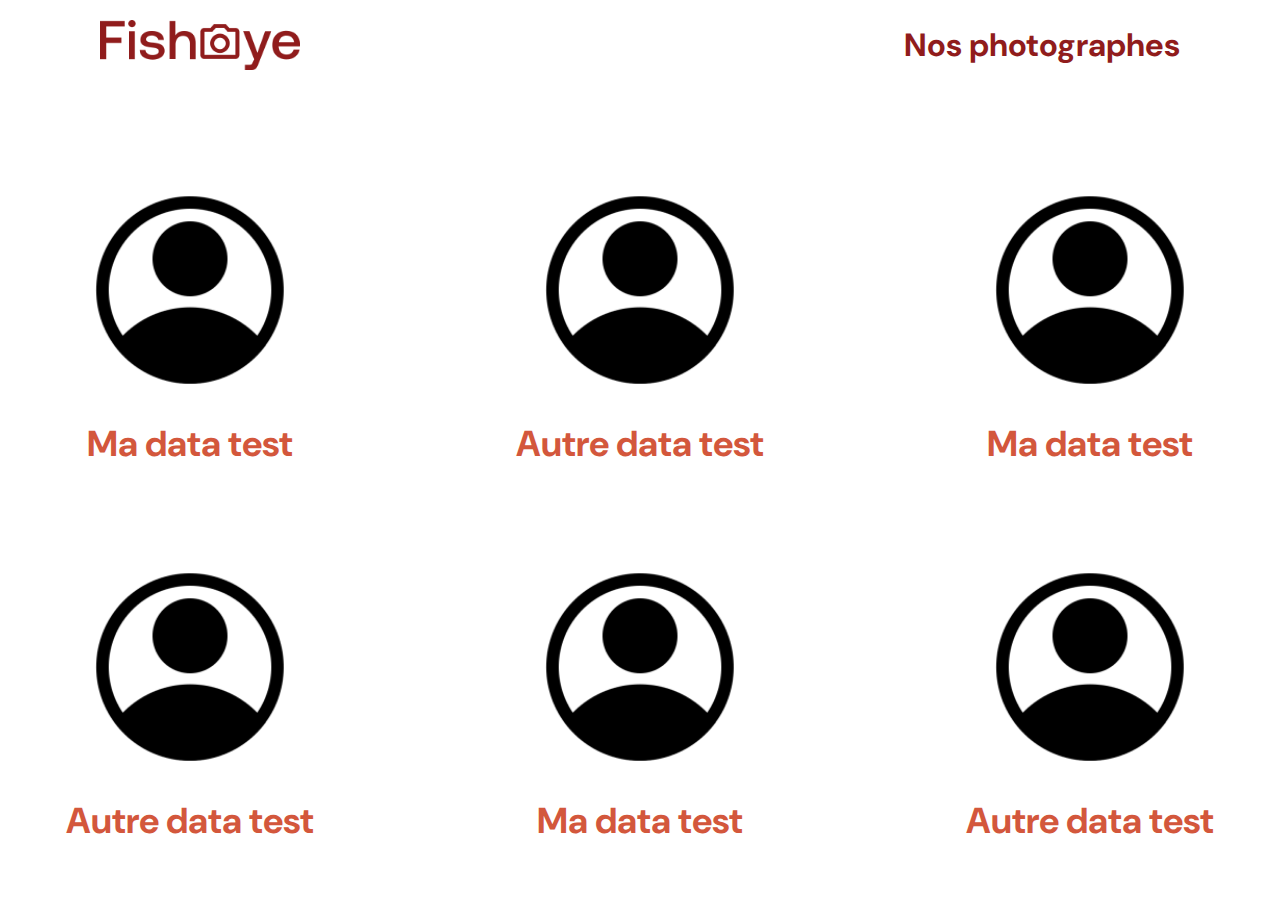
==== index.html @ 33118820 "first commit" ====
<!DOCTYPE html>
<html>
  <head>
    <link href="css/style.css" rel="stylesheet" type="text/css" />
    <meta charset="utf-8">
    <link rel="icon" type="image/png" href="assets/favicon.png">
    <link href="https://fonts.googleapis.com/css?family=DM+Sans&display=swap" rel="stylesheet">
    <title>Fisheye</title>
  </head>
  <body>
    <header>
        <img src="assets/images/logo.png" class="logo" />
        <h1>Nos photographes</h1>
    </header>
    <main id="main">
        <div class="photographer_section"></div>
    </main>
    <script src="scripts/factories/photographer.js"></script>
    <script src="data/photographers.json"></script>
    <script src="scripts/pages/index.js"></script>
  </body>
</html>
---- css/style.css ----
@import url("photographer.css");

body {
    font-family: "DM Sans", sans-serif;
    margin: 0;
}


header {
    display: flex;
    flex-direction: row;
    justify-content: space-between;
    align-items: center;
    height: 90px;
}

h1 {
    color: #901C1C;
    margin-right: 100px;
}

.logo {
    height: 50px;
    margin-left: 100px;
}

.photographer_section {
    display: grid;
    grid-template-columns: 1fr 1fr 1fr;
    gap: 70px;
    margin-top: 100px;
}

.photographer_section article {
    justify-self: center;
    display: flex;
    justify-content: center;
    align-items: center;
    flex-direction: column;
}

.photographer_section article h2 {
    color: #D3573C;
    font-size: 36px;
}

.photographer_section article img {
    height: 200px;
    width: 200px;
}
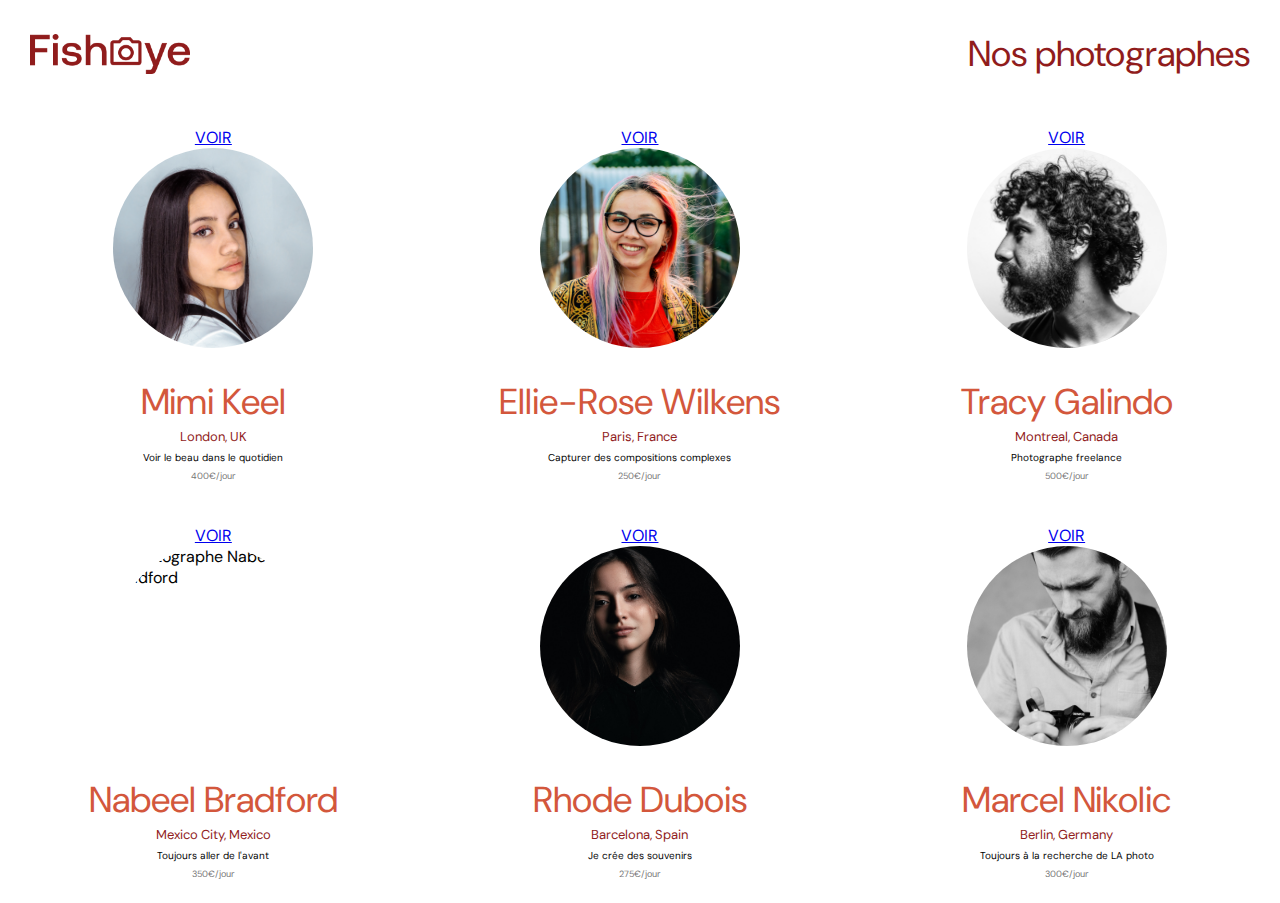
==== commit 4cf1436d: "getAllPhotographers + getOnePhotographer + display and responsive" ====
--- a/index.html
+++ b/index.html
@@ -8,15 +8,17 @@
     <title>Fisheye</title>
   </head>
   <body>
-    <header>
+    <div id="layout">
+      <header>
         <img src="assets/images/logo.png" class="logo" />
         <h1>Nos photographes</h1>
-    </header>
-    <main id="main">
-        <div class="photographer_section"></div>
-    </main>
-    <script src="scripts/factories/photographer.js"></script>
-    <script src="data/photographers.json"></script>
+      </header>
+      <main id="main">
+          <div class="photographer_section"></div>
+      </main>
+    </div>
+    <script src="scripts/utils/getData.js"></script>
+    <script src="scripts/factories/photographerFactory.js"></script>
     <script src="scripts/pages/index.js"></script>
   </body>
 </html>
--- a/css/style.css
+++ b/css/style.css
@@ -1,50 +1,12 @@
-@import url("photographer.css");
+@import url("pages/index.css");
+@import url("pages/photographer.css");
 
 body {
     font-family: "DM Sans", sans-serif;
     margin: 0;
 }
 
-
-header {
-    display: flex;
-    flex-direction: row;
-    justify-content: space-between;
-    align-items: center;
-    height: 90px;
-}
-
-h1 {
-    color: #901C1C;
-    margin-right: 100px;
-}
-
-.logo {
-    height: 50px;
-    margin-left: 100px;
-}
-
-.photographer_section {
-    display: grid;
-    grid-template-columns: 1fr 1fr 1fr;
-    gap: 70px;
-    margin-top: 100px;
-}
-
-.photographer_section article {
-    justify-self: center;
-    display: flex;
-    justify-content: center;
-    align-items: center;
-    flex-direction: column;
-}
-
-.photographer_section article h2 {
-    color: #D3573C;
-    font-size: 36px;
-}
-
-.photographer_section article img {
-    height: 200px;
-    width: 200px;
+#layout {
+    max-width: 1400px;
+    margin: 0 auto;
 }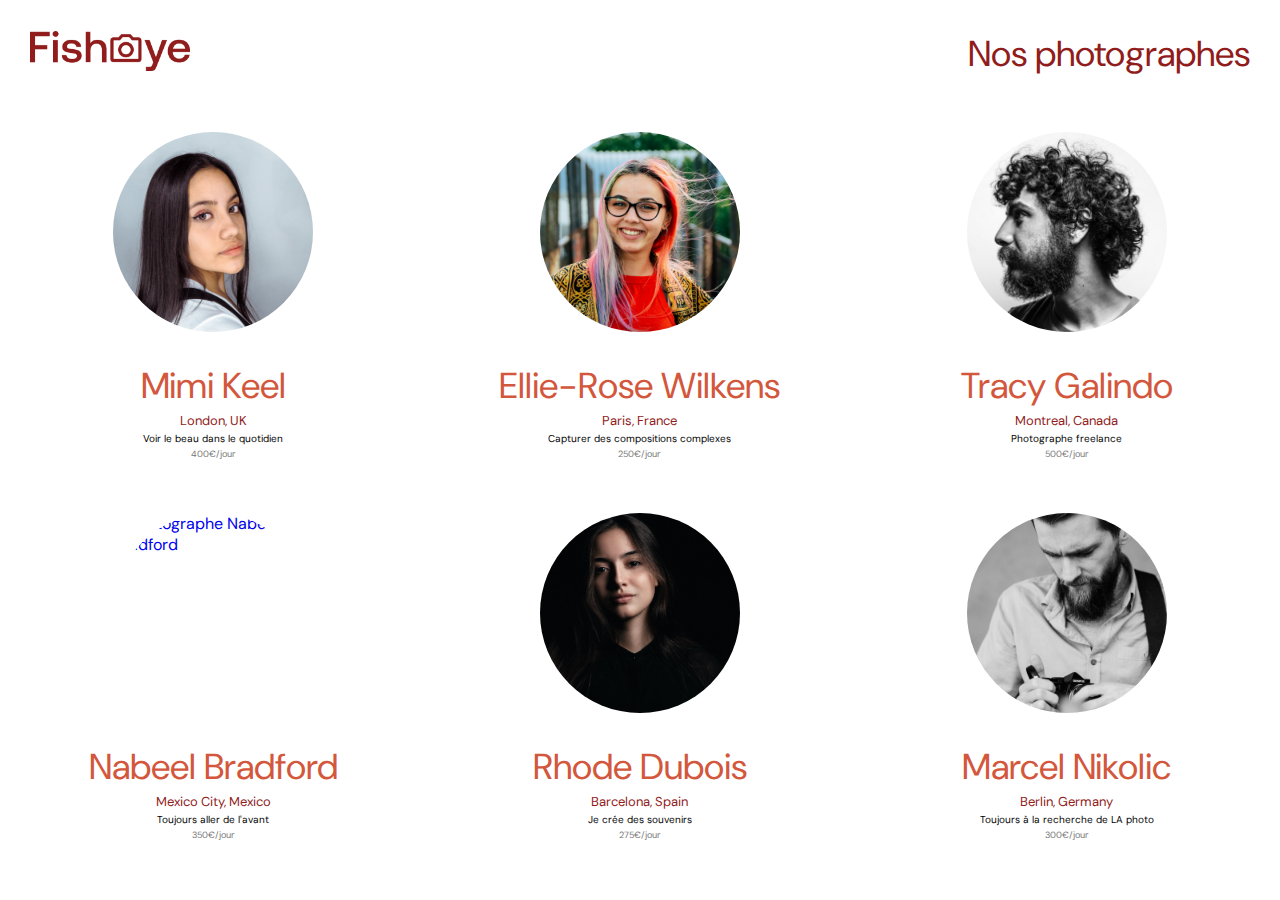
==== commit 37862248: "fix" ====
--- a/index.html
+++ b/index.html
@@ -10,7 +10,9 @@
   <body>
     <div id="layout">
       <header>
-        <img src="assets/images/logo.png" class="logo" />
+        <a href="/">
+          <img src="assets/images/logo.png" class="logo" alt="Fisheye Home page"/>
+        </a>
         <h1>Nos photographes</h1>
       </header>
       <main id="main">
